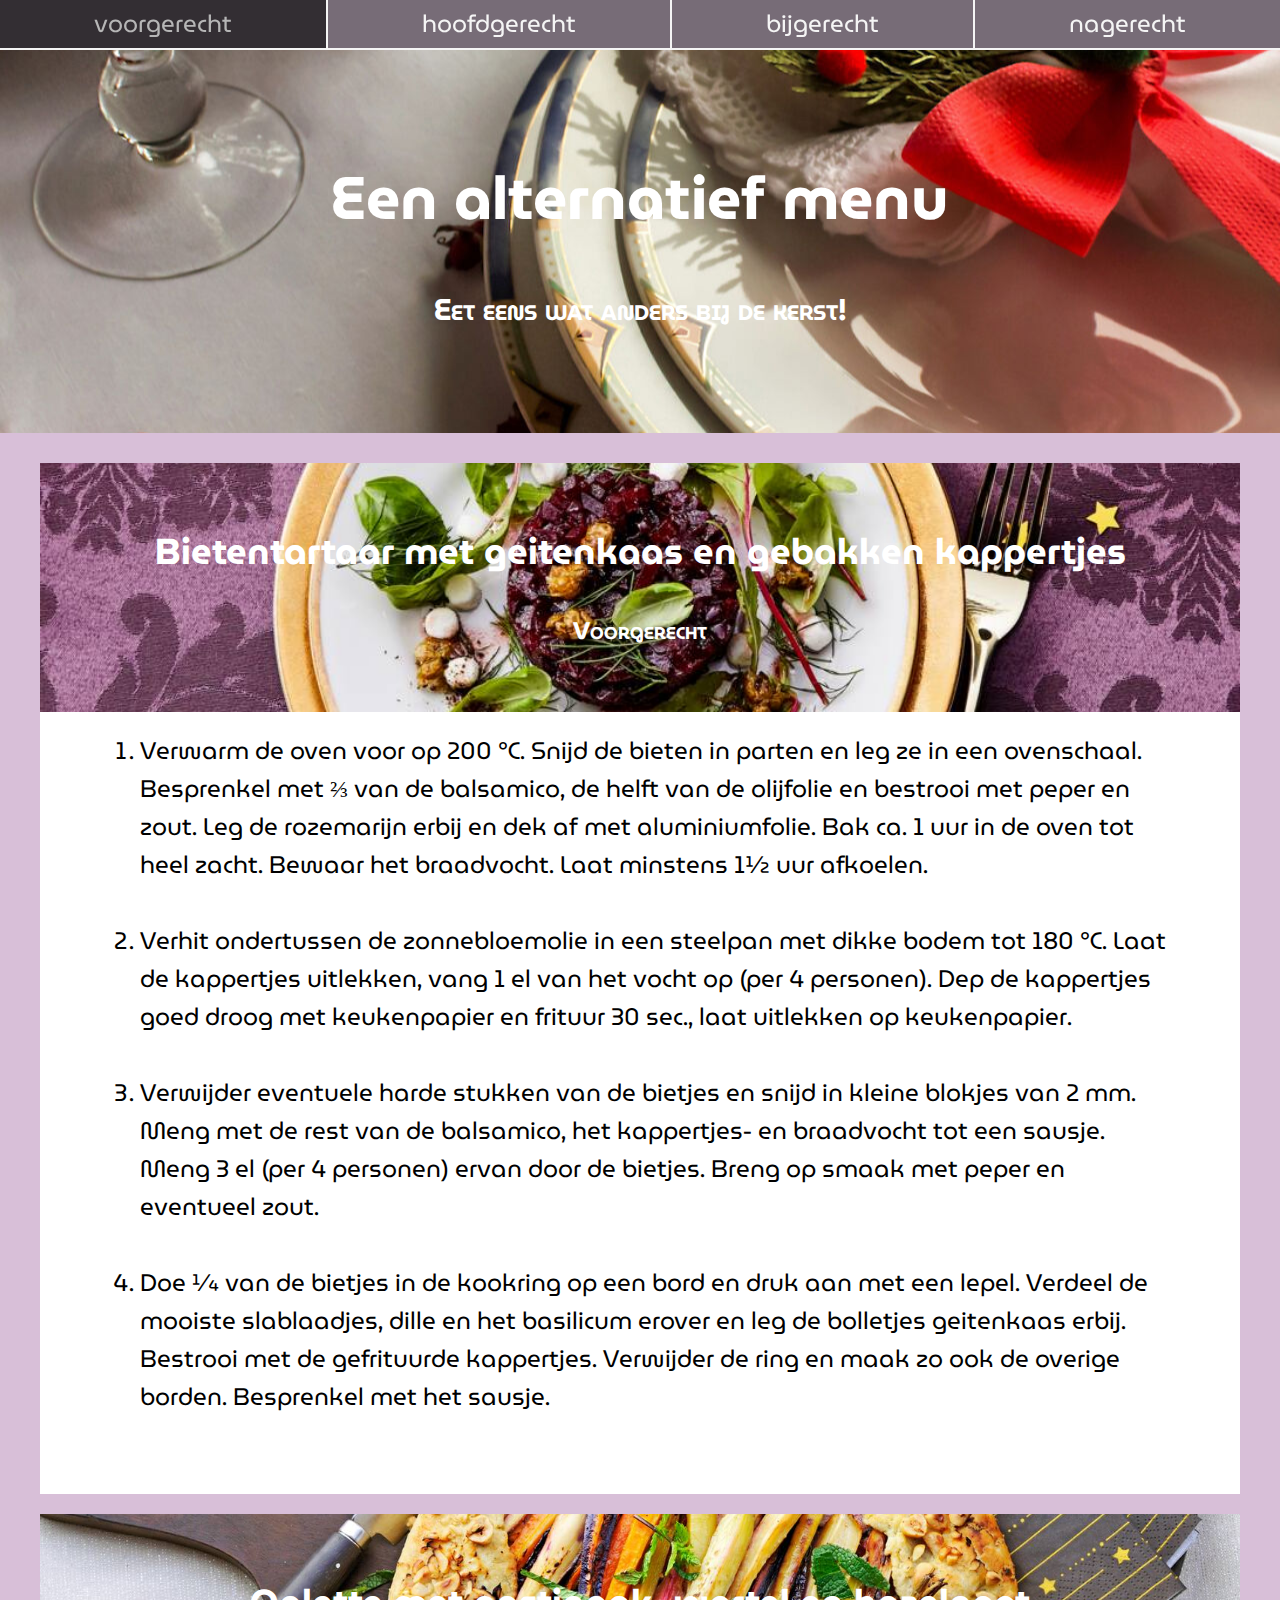
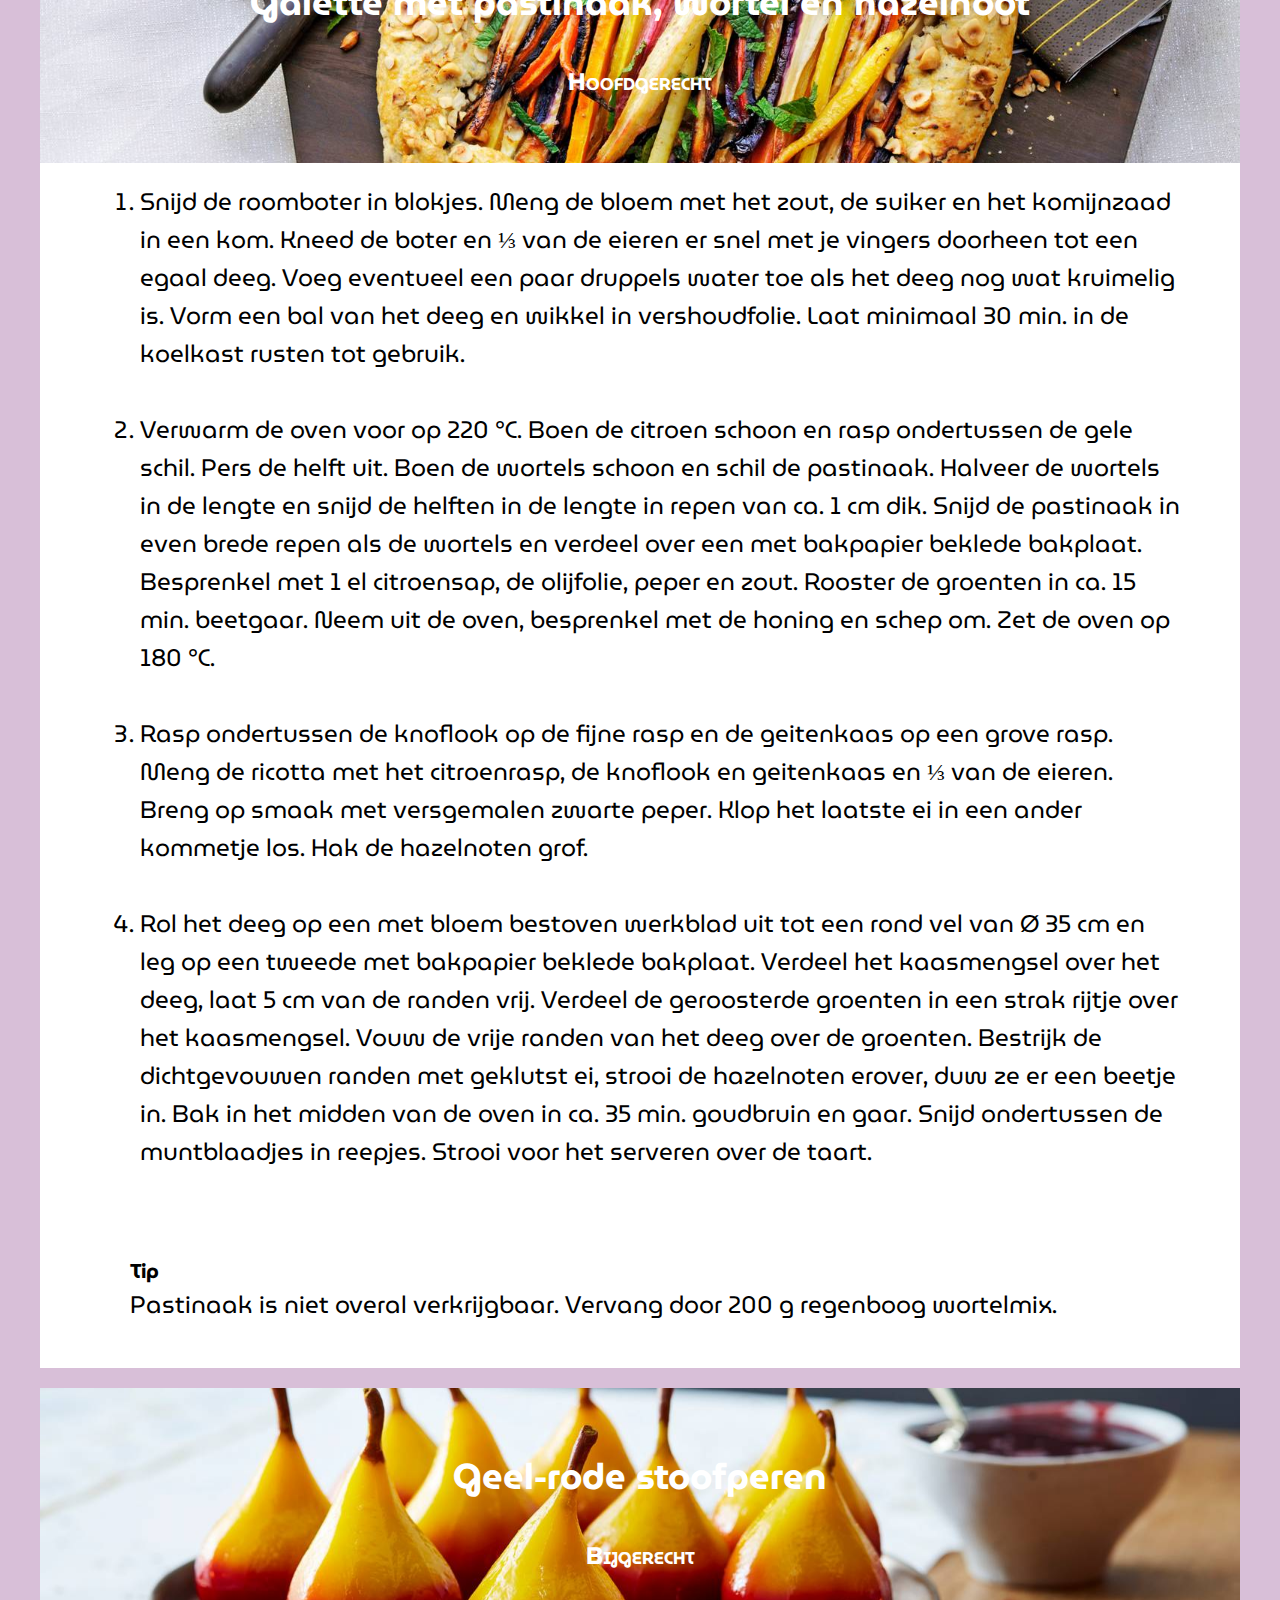
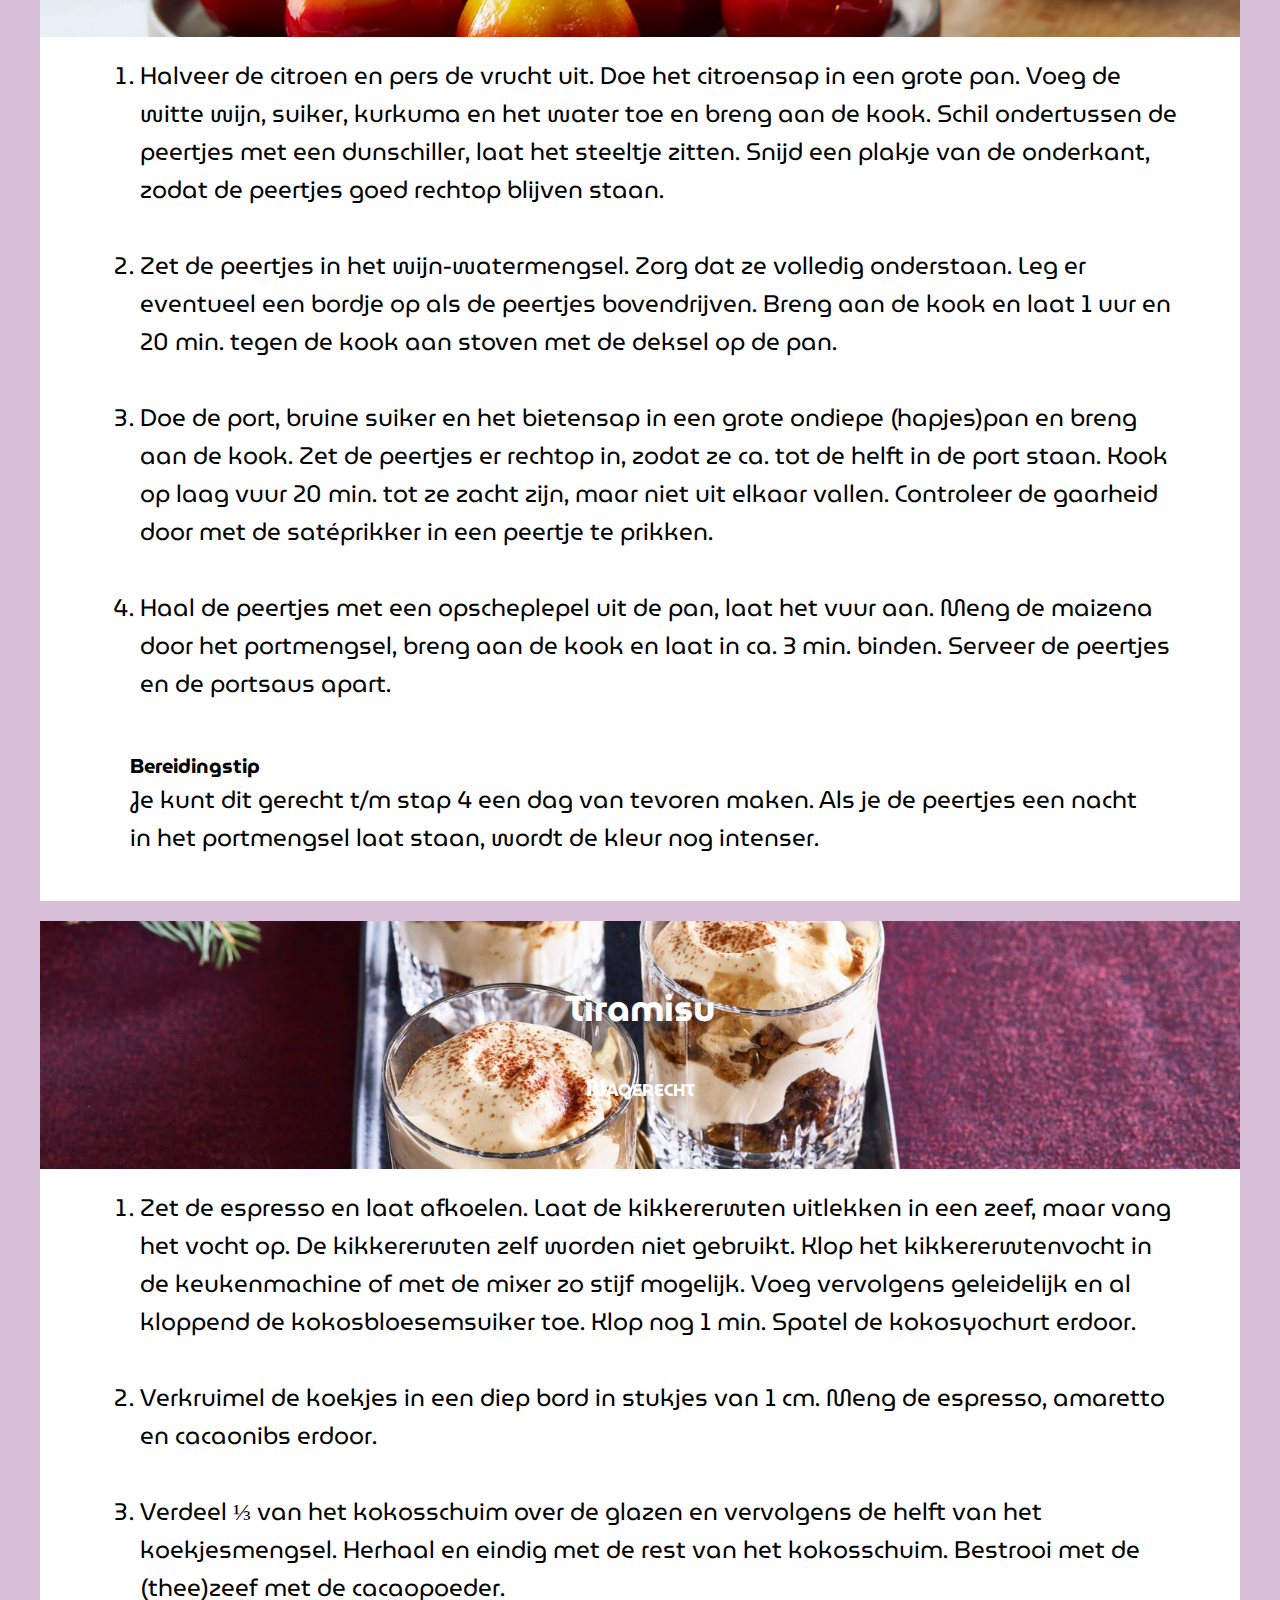
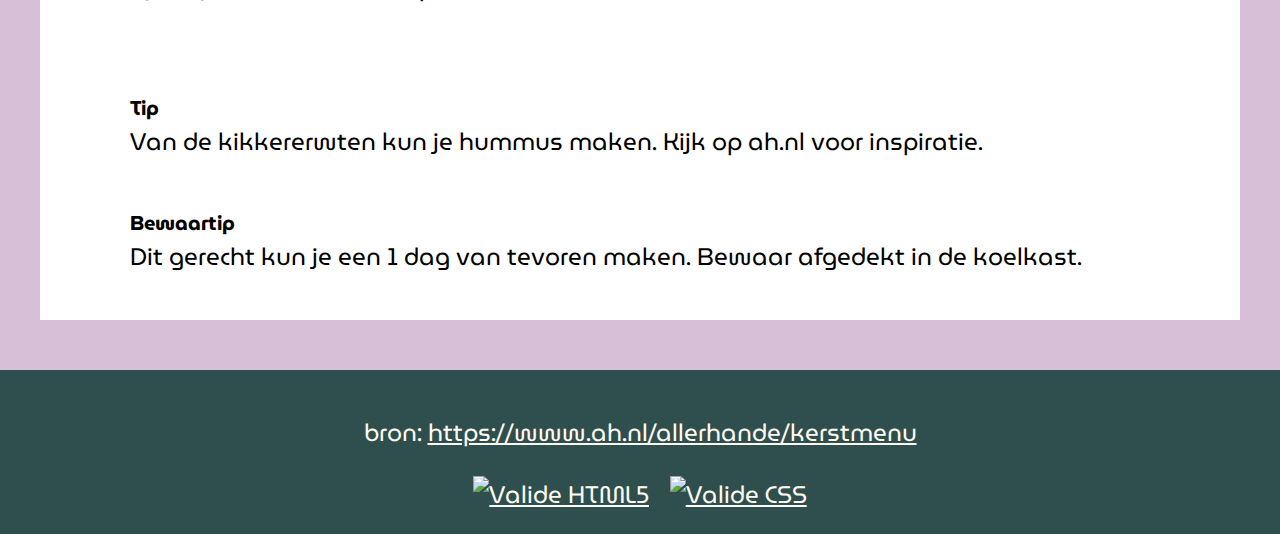
==== Menu/index.html @ 05de8ff1 "README and Bootstrap" ====
<!DOCTYPE html>
<html lang="en">
<head>
    <meta charset="UTF-8">
    <title>Een alternatief menu</title>
    <link rel="stylesheet" href="css/menu.css">
</head>
<body>
    <nav>
        <ul>
            <li><a href="#voor">voorgerecht</a></li>
            <li><a href="#hoofd">hoofdgerecht</a></li>
            <li><a href="#bij">bijgerecht</a></li>
            <li><a href="#na">nagerecht</a></li>
        </ul>
    </nav>
    <header class="header">
        <h1>Een alternatief menu</h1>
        <h4>Eet eens wat anders bij de kerst!</h4>
    </header>
    <main>
        <div id="voor" class="richtpunt"></div>
        <section id="voorgerecht">
            <header >
                <h2>Bietentartaar met geitenkaas en gebakken kappertjes</h2>
                <h4>Voorgerecht</h4>
            </header>
            <ol>
                <li>
                    Verwarm de oven voor op 200 °C. Snijd de bieten in parten en leg ze in een ovenschaal. Besprenkel met ⅔ van de balsamico, de helft van de olijfolie en bestrooi met peper en zout. Leg de rozemarijn erbij en dek af met aluminiumfolie. Bak ca. 1 uur in de oven tot heel zacht. Bewaar het braadvocht. Laat minstens 1½ uur afkoelen.
                </li> <br>
                <li>
                    Verhit ondertussen de zonnebloemolie in een steelpan met dikke bodem tot 180 °C. Laat de kappertjes uitlekken, vang 1 el van het vocht op (per 4 personen). Dep de kappertjes goed droog met keukenpapier en frituur 30 sec., laat uitlekken op keukenpapier.
                </li> <br>
                <li>
                    Verwijder eventuele harde stukken van de bietjes en snijd in kleine blokjes van 2 mm. Meng met de rest van de balsamico, het kappertjes- en braadvocht tot een sausje. Meng 3 el (per 4 personen) ervan door de bietjes. Breng op smaak met peper en eventueel zout.
                </li> <br>
                <li>
                    Doe 1⁄4 van de bietjes in de kookring op een bord en druk aan met een lepel. Verdeel de mooiste slablaadjes, dille en het basilicum erover en leg de bolletjes geitenkaas erbij. Bestrooi met de gefrituurde kappertjes. Verwijder de ring en maak zo ook de overige borden. Besprenkel met het sausje.
            </ol>
        </li> <br>
        </section>

        <div id="hoofd" class="richtpunt"></div>
        <section id="hoofdgerecht">
            <header>
                <h2>Ga­let­te met pas­ti­naak, wor­tel en ha­zel­noot</h2>
                <h4>Hoofdgerecht</h4>
            </header>
            <ol>
                <li>
                    Snijd de roomboter in blokjes. Meng de bloem met het zout, de suiker en het komijnzaad in een kom. Kneed de boter en ⅓ van de eieren er snel met je vingers doorheen tot een egaal deeg. Voeg eventueel een paar druppels water toe als het deeg nog wat kruimelig is. Vorm een bal van het deeg en wikkel in vershoudfolie. Laat minimaal 30 min. in de koelkast rusten tot gebruik.
                </li> <br>
                <li>
                    Verwarm de oven voor op 220 °C. Boen de citroen schoon en rasp ondertussen de gele schil. Pers de helft uit. Boen de wortels schoon en schil de pastinaak. Halveer de wortels in de lengte en snijd de helften in de lengte in repen van ca. 1 cm dik. Snijd de pastinaak in even brede repen als de wortels en verdeel over een met bakpapier beklede bakplaat. Besprenkel met 1 el citroensap, de olijfolie, peper en zout. Rooster de groenten in ca. 15 min. beetgaar. Neem uit de oven, besprenkel met de honing en schep om. Zet de oven op 180 °C.
                </li> <br>
                <li>
                    Rasp ondertussen de knoflook op de fijne rasp en de geitenkaas op een grove rasp. Meng de ricotta met het citroenrasp, de knoflook en geitenkaas en ⅓ van de eieren. Breng op smaak met versgemalen zwarte peper. Klop het laatste ei in een ander kommetje los. Hak de hazelnoten grof.
                </li> <br>
                <li>
                    Rol het deeg op een met bloem bestoven werkblad uit tot een rond vel van Ø 35 cm en leg op een tweede met bakpapier beklede bakplaat. Verdeel het kaasmengsel over het deeg, laat 5 cm van de randen vrij. Verdeel de geroosterde groenten in een strak rijtje over het kaasmengsel. Vouw de vrije randen van het deeg over de groenten.
Bestrijk de dichtgevouwen randen met geklutst ei, strooi de hazelnoten erover, duw ze er een beetje in. Bak in het midden van de oven in ca. 35 min. goudbruin en gaar. Snijd ondertussen de muntblaadjes in reepjes. Strooi voor het serveren over de taart.
                </li> <br>
            </ol>
            <h6>Tip</h6>
            <p>
            Pastinaak is niet overal verkrijgbaar. Vervang door 200 g regenboog wortelmix.
            </p>
            
        </section>

        <div id="bij" class="richtpunt"></div>
        <section id="bijgerecht">
            <header>
                <h2>Geel-ro­de stoof­pe­ren</h2>
                <h4>Bijgerecht</h4>
            </header>
            <ol>
                <li>
                    Halveer de citroen en pers de vrucht uit. Doe het citroensap in een grote pan. Voeg de witte wijn, suiker, kurkuma en het water toe en breng aan de kook.
Schil ondertussen de peertjes met een dunschiller, laat het steeltje zitten. Snijd een plakje van de onderkant, zodat de peertjes goed rechtop blijven staan.
                </li> <br>
                <li>
                    Zet de peertjes in het wijn-watermengsel. Zorg dat ze volledig onderstaan. Leg er eventueel een bordje op als de peertjes bovendrijven. Breng aan de kook en laat 1 uur en 20 min. tegen de kook aan stoven met de deksel op de pan.
                </li> <br>
                <li>
                    Doe de port, bruine suiker en het bietensap in een grote ondiepe (hapjes)pan en breng aan de kook. Zet de peertjes er rechtop in, zodat ze ca. tot de helft in de port staan. Kook op laag vuur 20 min. tot ze zacht zijn, maar niet uit elkaar vallen. Controleer de gaarheid door met de satéprikker in een peertje te prikken.
                </li> <br>
                <li>
                    Haal de peertjes met een opscheplepel uit de pan, laat het vuur aan. Meng de maizena door het portmengsel, breng aan de kook en laat in ca. 3 min. binden. Serveer de peertjes en de portsaus apart.
                
            </ol>
            <h6>
                Bereidingstip
            </h6>
            <p>
                Je kunt dit gerecht t/m stap 4 een dag van tevoren maken. Als je de peertjes een nacht in het portmengsel laat staan, wordt de kleur nog intenser.
            </p>
        </section>

        <div id="na" class="richtpunt"></div>
        <section id="nagerecht">
            <header>
                <h2>Tiramisu</h2>
                <h4>Nagerecht</h4>
            </header>
            <ol>
                <li>
                    Zet de espresso en laat afkoelen. Laat de kikkererwten uitlekken in een zeef, maar vang het vocht op. De kikkererwten zelf worden niet gebruikt. Klop het kikkererwtenvocht in de keukenmachine of met de mixer zo stijf mogelijk. Voeg vervolgens geleidelijk en al kloppend de kokosbloesemsuiker toe. Klop nog 1 min. Spatel de kokosyochurt erdoor.
                </li> <br>
                <li>
                    Verkruimel de koekjes in een diep bord in stukjes van 1 cm. Meng de espresso, amaretto en cacaonibs erdoor.
                </li> <br>
                <li>
                    Verdeel ⅓ van het kokosschuim over de glazen en vervolgens de helft van het koekjesmengsel. Herhaal en eindig met de rest van het kokosschuim. Bestrooi met de (thee)zeef met de cacaopoeder.
                </li> <br>
            </ol>
            <h6>
                Tip
            </h6>
            <p>
                Van de kikkererwten kun je hummus maken. Kijk op ah.nl voor inspiratie.
            </p>
            <h6>
                Bewaartip
            </h6>
            <p>
                Dit gerecht kun je een 1 dag van tevoren maken. Bewaar afgedekt in de koelkast.
            </p>
        </section>
    </main>
    <footer>
        <p>
            bron: <a href="https://www.ah.nl/allerhande/kerstmenu">https://www.ah.nl/allerhande/kerstmenu</a>
        </p>
        <div class="validatie">
            <a href="http://validator.w3.org/check?uri=referer" target="_blank">
                <img src="https://blanken5.home.xs4all.nl/afb/valid-html5-blue.png" alt="Valide HTML5"></a>
            <a href="http://jigsaw.w3.org/css-validator/check/referer" target="_blank">
                <img src="http://jigsaw.w3.org/css-validator/images/vcss-blue.gif" alt="Valide CSS">
            </a>
        </div>
    </footr>
</body>
</html>
---- Menu/css/menu.css ----
/*webfonts*/
@import url('https://fonts.googleapis.com/css2?family=Anton&family=MuseoModerno:wght@200&display=swap');

/* vloeiend scrollen zie: https://www.w3schools.com/howto/howto_css_smooth_scroll.asp  */
html {
    scroll-behavior: smooth;
}
body {
    padding: 0;
    margin: 0;
    background-color: thistle;
    font-family: 'MuseoModerno', cursive;
    font-size: 24px;
}

/* navigatie */
nav{
    background-color: #2525258a;
    position: sticky;
    top: 0;
}
nav ul {
    list-style-type: none;
    padding: 0;
    margin: 0;
    display: flex;
    text-align: center;
}
nav li {
    flex: 1 0 auto;
    border-bottom: solid 2px whitesmoke;
}
nav li + li {
    border-left: solid 2px whitesmoke;
}
nav a{
    color: whitesmoke;
    text-decoration: none;
    display: block;
    padding: 5px 5px;
    
}

nav a:hover {
    background-color: rgba(0, 0, 0, 0.568);
    color: rgb(182, 182, 182);
}

.header {
    padding: 2em;
    margin: 0;
    text-align: center;
    font-size: 30px;
    color: whitesmoke;
    background-image: url(../afb/Kerstmenu.jpeg);
    background-position: center;
}

main {
    max-width: 1200px;
    margin: 0 auto;
    padding: 30px;
}
.richtpunt {
    position: relative;
    top: -40px;
    display: block;
    visibility: hidden;
}
section {
    background-color: white;
    padding-bottom: 20px;
    margin-bottom: 20px; 
}
section header {
    background-size: cover;
    background-position: center;
    padding: 30px;
}
#voorgerecht header {
    background-image: url(../afb/bietentartaar.jpg);
}
#hoofdgerecht header {
    background-image: url(../afb/pastinaak.jpg);
}
#bijgerecht header {
    background-image: url(../afb/stoofpeertjes.jpg);
}
#nagerecht header {
    background-image: url(../afb/tiramisu.jpg);
}

h1, h2, h4 {
    font-family: 'Anton', sans-serif;
    color: white;
    text-align: center; 
    font-family: 'MuseoModerno', cursive;
    
}

h4 {
    font-variant: small-caps;
}
h6 {
    margin-bottom: -25px;
    font-size: 20px;
}

section ol {
    margin: 20px 60px;
}
section p, section h6 {
    padding: 0px 90px
}

/* de footer  */

footer {
    background-color: darkslategrey;
    color: floralwhite;
    text-align: center;
    padding: 20px;
}
footer a {
    color: floralwhite;
}

/* de validatie-icons  */
.validatie img {
    height: 1em;
    width: auto;
    border: 0;
    margin: 0 .3em;
}
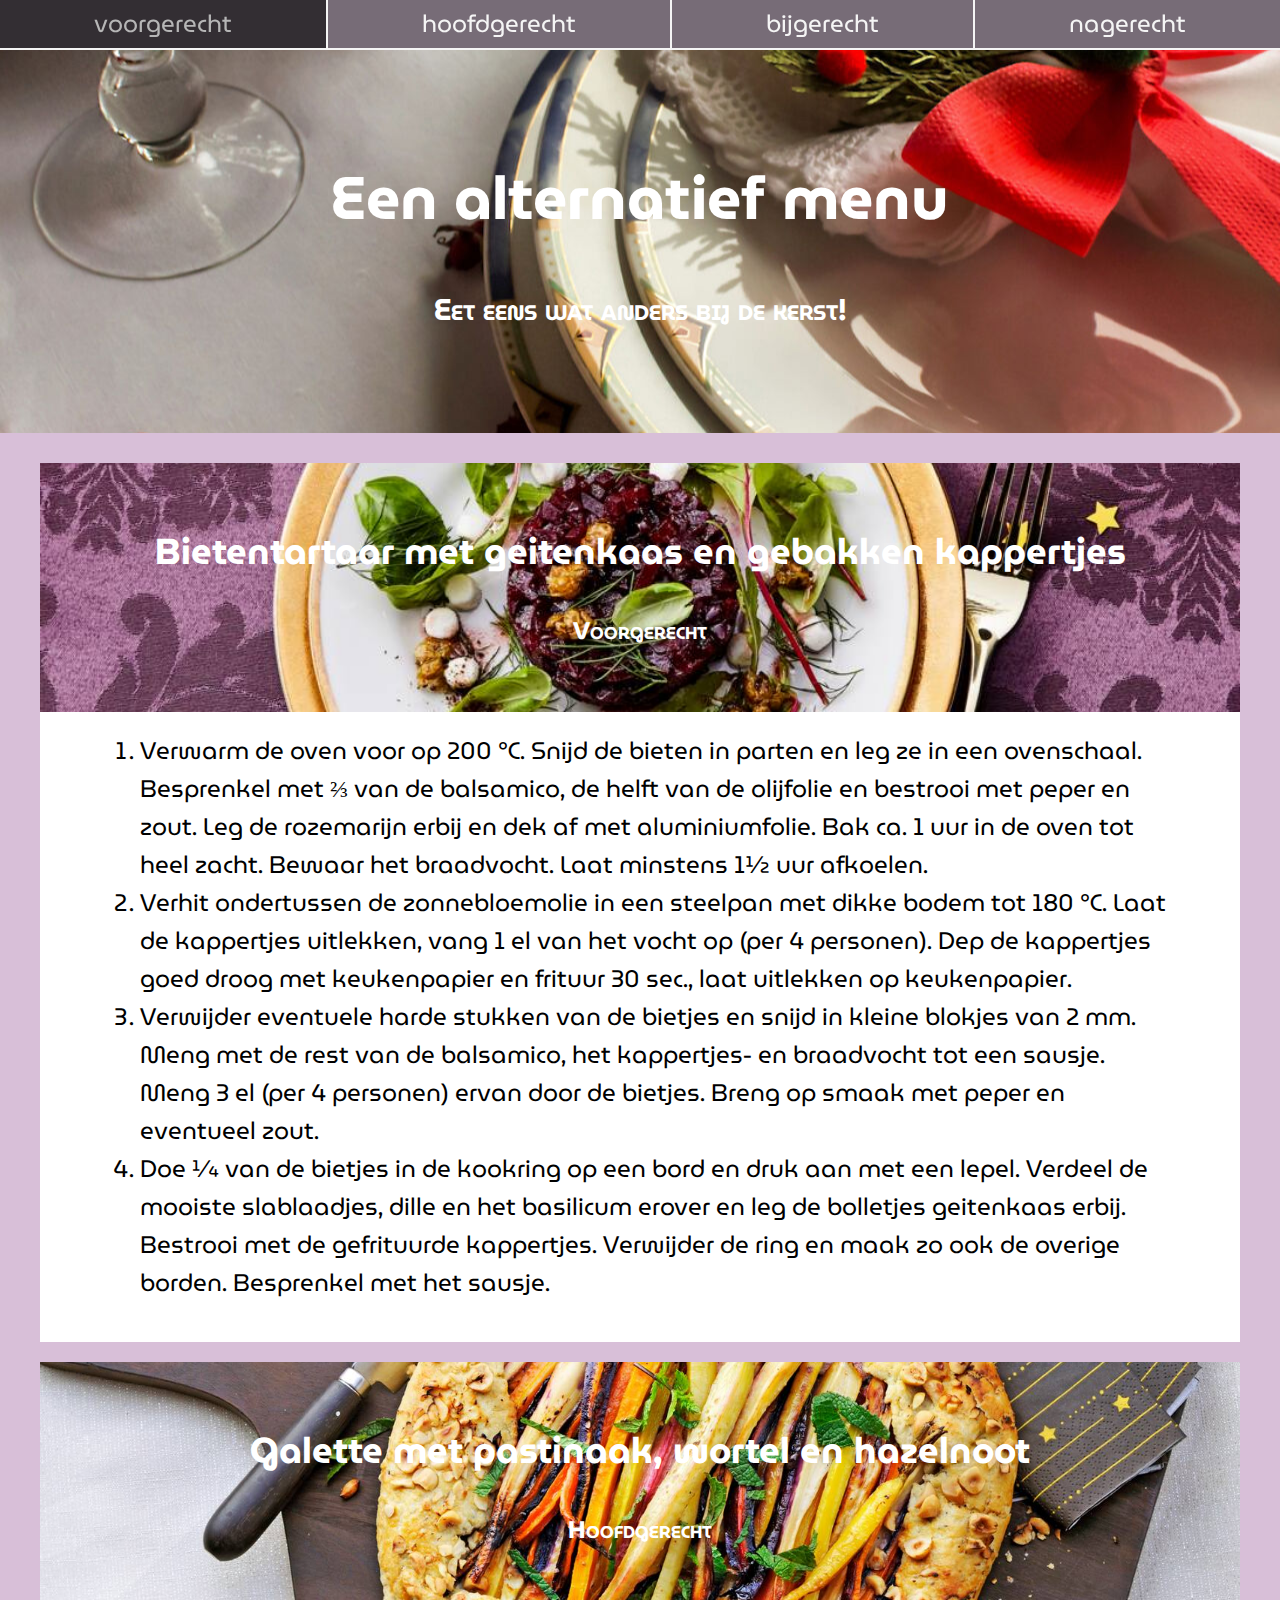
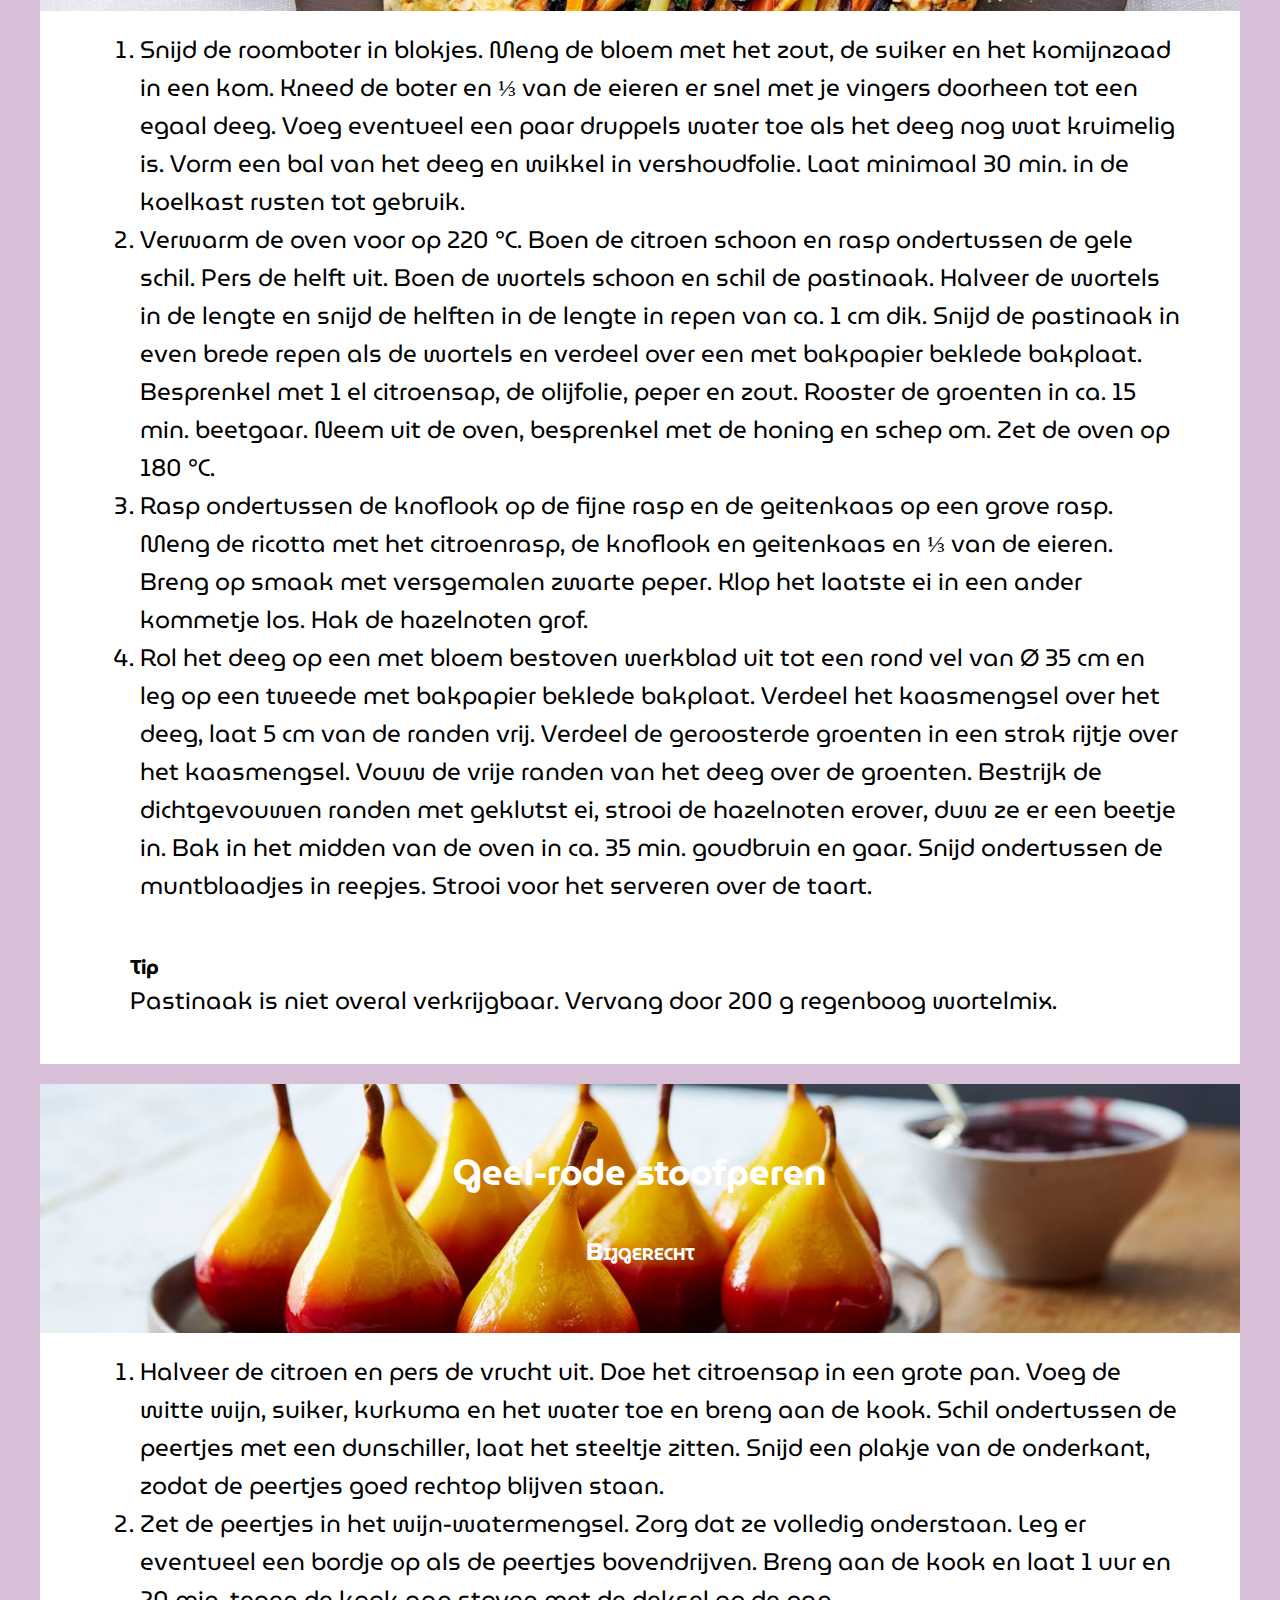
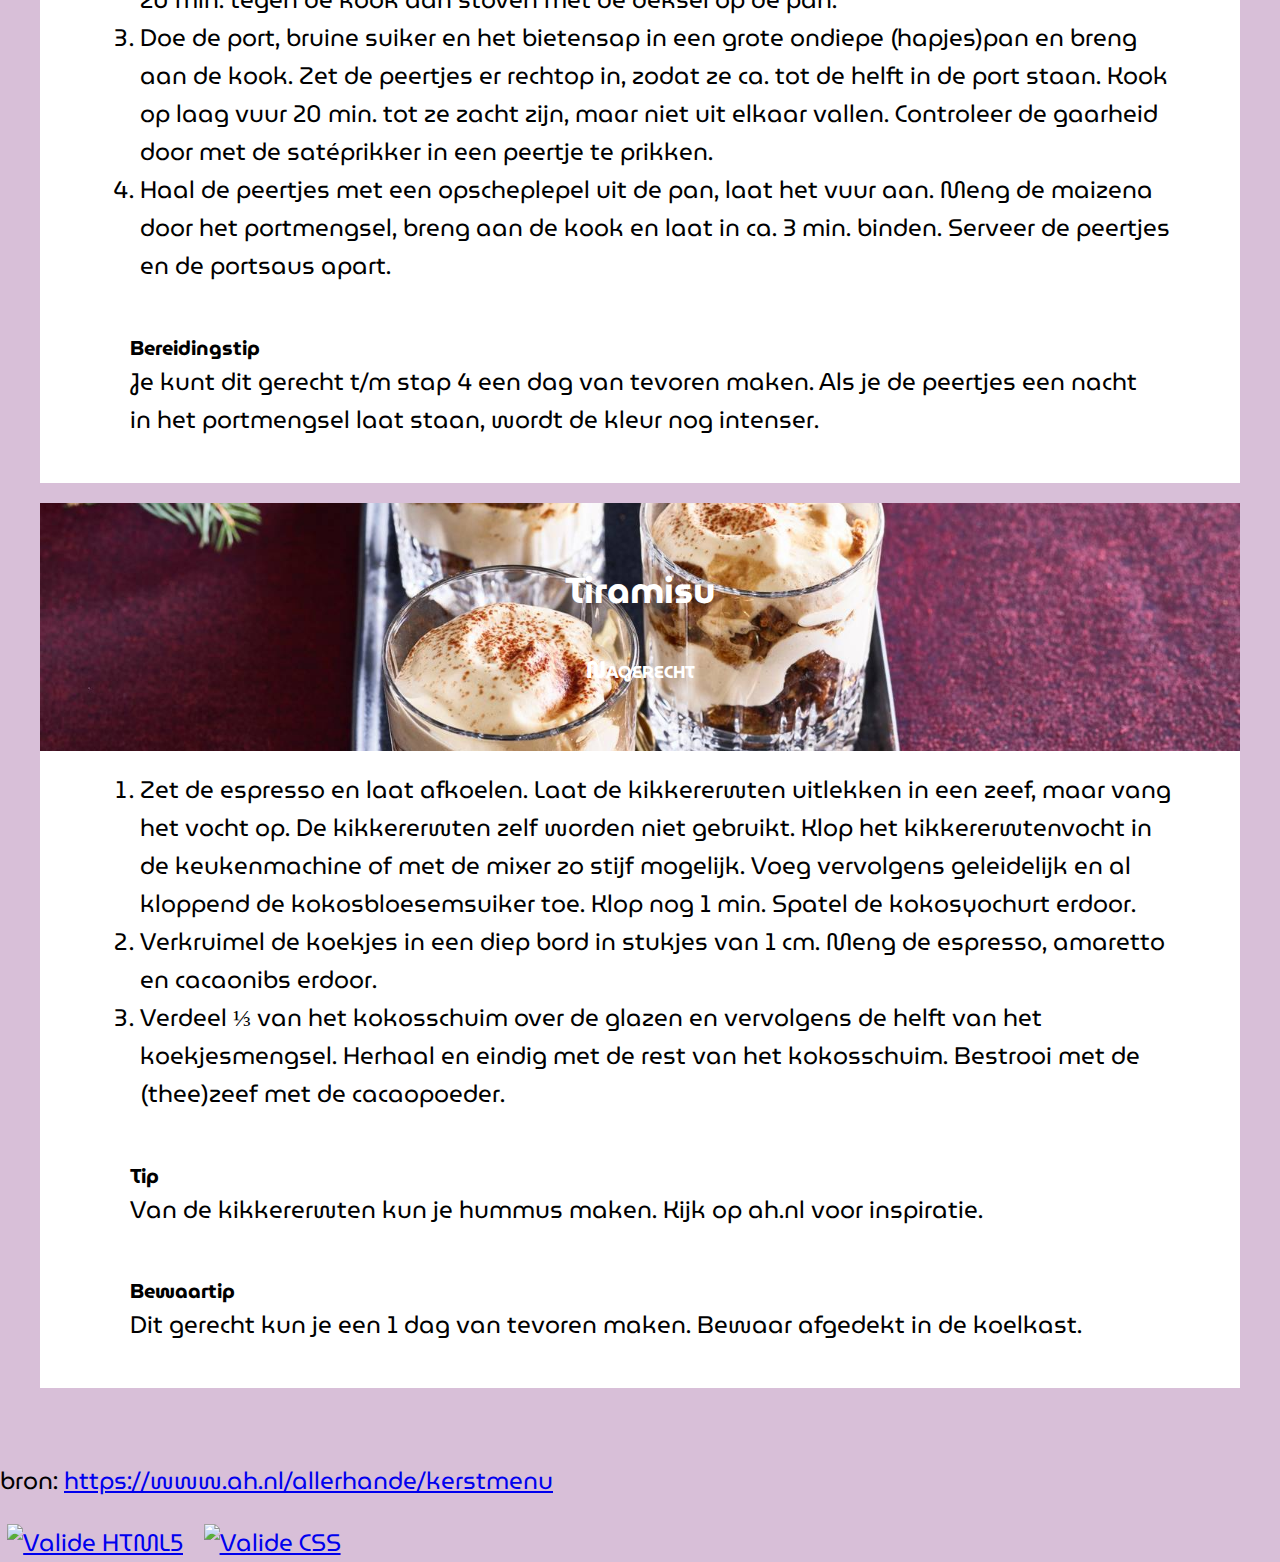
==== commit 0342482c: "17 errors removed" ====
--- a/Menu/index.html
+++ b/Menu/index.html
@@ -28,17 +28,16 @@
             <ol>
                 <li>
                     Verwarm de oven voor op 200 °C. Snijd de bieten in parten en leg ze in een ovenschaal. Besprenkel met ⅔ van de balsamico, de helft van de olijfolie en bestrooi met peper en zout. Leg de rozemarijn erbij en dek af met aluminiumfolie. Bak ca. 1 uur in de oven tot heel zacht. Bewaar het braadvocht. Laat minstens 1½ uur afkoelen.
-                </li> <br>
+                </li> 
                 <li>
                     Verhit ondertussen de zonnebloemolie in een steelpan met dikke bodem tot 180 °C. Laat de kappertjes uitlekken, vang 1 el van het vocht op (per 4 personen). Dep de kappertjes goed droog met keukenpapier en frituur 30 sec., laat uitlekken op keukenpapier.
-                </li> <br>
+                </li> 
                 <li>
                     Verwijder eventuele harde stukken van de bietjes en snijd in kleine blokjes van 2 mm. Meng met de rest van de balsamico, het kappertjes- en braadvocht tot een sausje. Meng 3 el (per 4 personen) ervan door de bietjes. Breng op smaak met peper en eventueel zout.
-                </li> <br>
+                </li> 
                 <li>
                     Doe 1⁄4 van de bietjes in de kookring op een bord en druk aan met een lepel. Verdeel de mooiste slablaadjes, dille en het basilicum erover en leg de bolletjes geitenkaas erbij. Bestrooi met de gefrituurde kappertjes. Verwijder de ring en maak zo ook de overige borden. Besprenkel met het sausje.
             </ol>
-        </li> <br>
         </section>
 
         <div id="hoofd" class="richtpunt"></div>
@@ -50,17 +49,17 @@
             <ol>
                 <li>
                     Snijd de roomboter in blokjes. Meng de bloem met het zout, de suiker en het komijnzaad in een kom. Kneed de boter en ⅓ van de eieren er snel met je vingers doorheen tot een egaal deeg. Voeg eventueel een paar druppels water toe als het deeg nog wat kruimelig is. Vorm een bal van het deeg en wikkel in vershoudfolie. Laat minimaal 30 min. in de koelkast rusten tot gebruik.
-                </li> <br>
+                </li> 
                 <li>
                     Verwarm de oven voor op 220 °C. Boen de citroen schoon en rasp ondertussen de gele schil. Pers de helft uit. Boen de wortels schoon en schil de pastinaak. Halveer de wortels in de lengte en snijd de helften in de lengte in repen van ca. 1 cm dik. Snijd de pastinaak in even brede repen als de wortels en verdeel over een met bakpapier beklede bakplaat. Besprenkel met 1 el citroensap, de olijfolie, peper en zout. Rooster de groenten in ca. 15 min. beetgaar. Neem uit de oven, besprenkel met de honing en schep om. Zet de oven op 180 °C.
-                </li> <br>
+                </li>
                 <li>
                     Rasp ondertussen de knoflook op de fijne rasp en de geitenkaas op een grove rasp. Meng de ricotta met het citroenrasp, de knoflook en geitenkaas en ⅓ van de eieren. Breng op smaak met versgemalen zwarte peper. Klop het laatste ei in een ander kommetje los. Hak de hazelnoten grof.
-                </li> <br>
+                </li>
                 <li>
                     Rol het deeg op een met bloem bestoven werkblad uit tot een rond vel van Ø 35 cm en leg op een tweede met bakpapier beklede bakplaat. Verdeel het kaasmengsel over het deeg, laat 5 cm van de randen vrij. Verdeel de geroosterde groenten in een strak rijtje over het kaasmengsel. Vouw de vrije randen van het deeg over de groenten.
 Bestrijk de dichtgevouwen randen met geklutst ei, strooi de hazelnoten erover, duw ze er een beetje in. Bak in het midden van de oven in ca. 35 min. goudbruin en gaar. Snijd ondertussen de muntblaadjes in reepjes. Strooi voor het serveren over de taart.
-                </li> <br>
+                </li>
             </ol>
             <h6>Tip</h6>
             <p>
@@ -79,13 +78,13 @@
                 <li>
                     Halveer de citroen en pers de vrucht uit. Doe het citroensap in een grote pan. Voeg de witte wijn, suiker, kurkuma en het water toe en breng aan de kook.
 Schil ondertussen de peertjes met een dunschiller, laat het steeltje zitten. Snijd een plakje van de onderkant, zodat de peertjes goed rechtop blijven staan.
-                </li> <br>
+                </li>
                 <li>
                     Zet de peertjes in het wijn-watermengsel. Zorg dat ze volledig onderstaan. Leg er eventueel een bordje op als de peertjes bovendrijven. Breng aan de kook en laat 1 uur en 20 min. tegen de kook aan stoven met de deksel op de pan.
-                </li> <br>
+                </li>
                 <li>
                     Doe de port, bruine suiker en het bietensap in een grote ondiepe (hapjes)pan en breng aan de kook. Zet de peertjes er rechtop in, zodat ze ca. tot de helft in de port staan. Kook op laag vuur 20 min. tot ze zacht zijn, maar niet uit elkaar vallen. Controleer de gaarheid door met de satéprikker in een peertje te prikken.
-                </li> <br>
+                </li>
                 <li>
                     Haal de peertjes met een opscheplepel uit de pan, laat het vuur aan. Meng de maizena door het portmengsel, breng aan de kook en laat in ca. 3 min. binden. Serveer de peertjes en de portsaus apart.
                 
@@ -107,13 +106,13 @@
             <ol>
                 <li>
                     Zet de espresso en laat afkoelen. Laat de kikkererwten uitlekken in een zeef, maar vang het vocht op. De kikkererwten zelf worden niet gebruikt. Klop het kikkererwtenvocht in de keukenmachine of met de mixer zo stijf mogelijk. Voeg vervolgens geleidelijk en al kloppend de kokosbloesemsuiker toe. Klop nog 1 min. Spatel de kokosyochurt erdoor.
-                </li> <br>
+                </li>
                 <li>
                     Verkruimel de koekjes in een diep bord in stukjes van 1 cm. Meng de espresso, amaretto en cacaonibs erdoor.
-                </li> <br>
+                </li>
                 <li>
                     Verdeel ⅓ van het kokosschuim over de glazen en vervolgens de helft van het koekjesmengsel. Herhaal en eindig met de rest van het kokosschuim. Bestrooi met de (thee)zeef met de cacaopoeder.
-                </li> <br>
+                </li>
             </ol>
             <h6>
                 Tip
@@ -129,7 +128,6 @@
             </p>
         </section>
     </main>
-    <footer>
         <p>
             bron: <a href="https://www.ah.nl/allerhande/kerstmenu">https://www.ah.nl/allerhande/kerstmenu</a>
         </p>
@@ -140,6 +138,5 @@
                 <img src="http://jigsaw.w3.org/css-validator/images/vcss-blue.gif" alt="Valide CSS">
             </a>
         </div>
-    </footr>
 </body>
 </html>